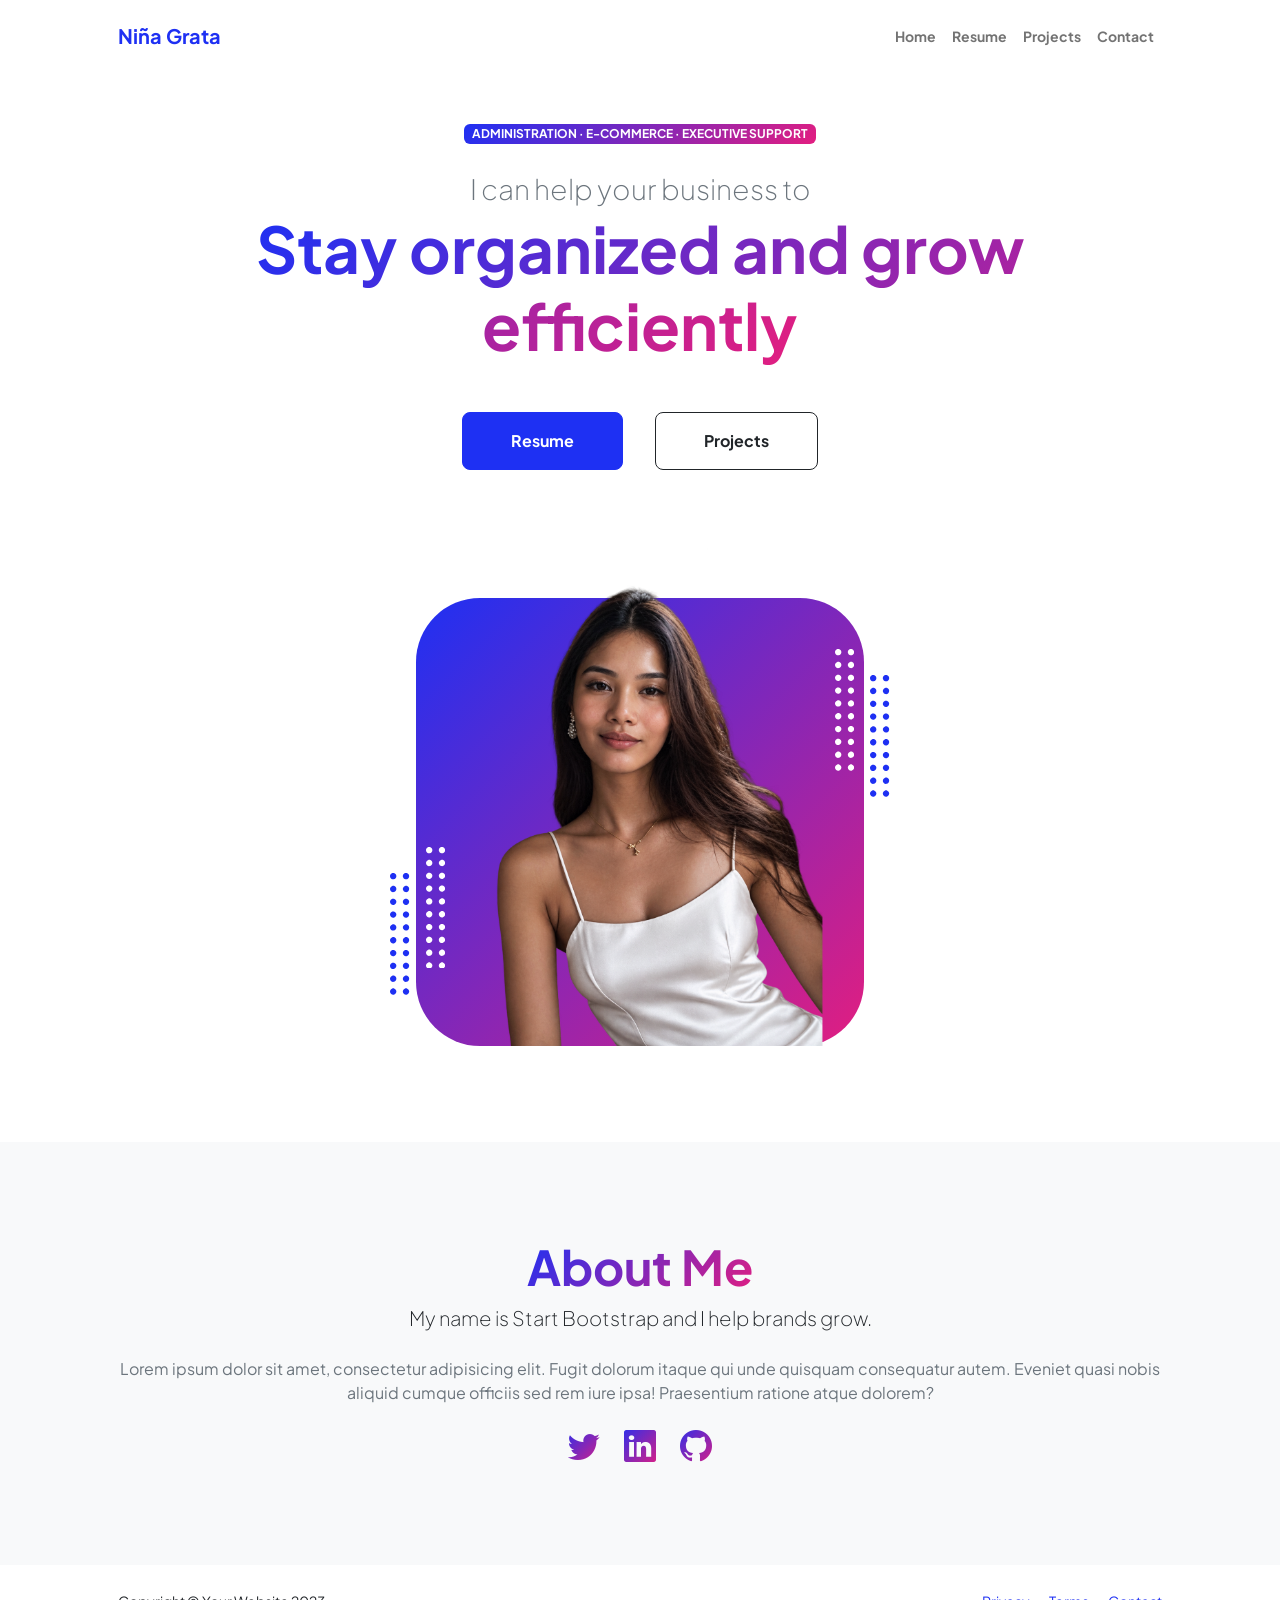
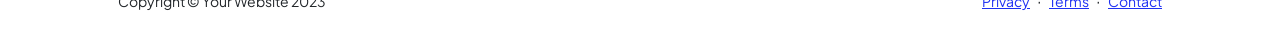
==== index.html @ 069b7f14 "Cover" ====
<!DOCTYPE html>
<html lang="en">
    <head>
        <meta charset="utf-8" />
        <meta name="viewport" content="width=device-width, initial-scale=1, shrink-to-fit=no" />
        <meta name="description" content="" />
        <meta name="author" content="" />
        <title>Niña Grata - Portfolio</title>
        <!-- Favicon-->
        <link rel="icon" type="image/x-icon" href="assets/favicon.ico" />
        <!-- Custom Google font-->
        <link rel="preconnect" href="https://fonts.googleapis.com" />
        <link rel="preconnect" href="https://fonts.gstatic.com" crossorigin />
        <link href="https://fonts.googleapis.com/css2?family=Plus+Jakarta+Sans:wght@100;200;300;400;500;600;700;800;900&amp;display=swap" rel="stylesheet" />
        <!-- Bootstrap icons-->
        <link href="https://cdn.jsdelivr.net/npm/bootstrap-icons@1.8.1/font/bootstrap-icons.css" rel="stylesheet" />
        <!-- Core theme CSS (includes Bootstrap)-->
        <link href="css/styles.css" rel="stylesheet" />
    </head>
    <body class="d-flex flex-column h-100">
        <main class="flex-shrink-0">
            <!-- Navigation-->
            <nav class="navbar navbar-expand-lg navbar-light bg-white py-3">
                <div class="container px-5">
                    <a class="navbar-brand" href="index.html"><span class="fw-bolder text-primary">Niña Grata</span></a>
                    <button class="navbar-toggler" type="button" data-bs-toggle="collapse" data-bs-target="#navbarSupportedContent" aria-controls="navbarSupportedContent" aria-expanded="false" aria-label="Toggle navigation"><span class="navbar-toggler-icon"></span></button>
                    <div class="collapse navbar-collapse" id="navbarSupportedContent">
                        <ul class="navbar-nav ms-auto mb-2 mb-lg-0 small fw-bolder">
                            <li class="nav-item"><a class="nav-link" href="index.html">Home</a></li>
                            <li class="nav-item"><a class="nav-link" href="resume.html">Resume</a></li>
                            <li class="nav-item"><a class="nav-link" href="projects.html">Projects</a></li>
                            <li class="nav-item"><a class="nav-link" href="contact.html">Contact</a></li>
                        </ul>
                    </div>
                </div>
            </nav>
            <!-- Header-->
            <header class="py-5">
                <div class="container px-5 pb-5">
                    <div class="row gx-5 align-items-center">
                        <div class="col-xxl-5">
                            <!-- Header text content-->
                            <div class="text-center text-xxl-start">
                                <div class="badge bg-gradient-primary-to-secondary text-white mb-4"><div class="text-uppercase">ADMINISTRATION &middot; E-COMMERCE &middot; EXECUTIVE SUPPORT</div></div>
                                <div class="fs-3 fw-light text-muted">I can help your business to</div>
                                <h1 class="display-3 fw-bolder mb-5"><span class="text-gradient d-inline">Stay organized and grow efficiently</span></h1>
                                <div class="d-grid gap-3 d-sm-flex justify-content-sm-center justify-content-xxl-start mb-3">
                                    <a class="btn btn-primary btn-lg px-5 py-3 me-sm-3 fs-6 fw-bolder" href="resume.html">Resume</a>
                                    <a class="btn btn-outline-dark btn-lg px-5 py-3 fs-6 fw-bolder" href="projects.html">Projects</a>
                                </div>
                            </div>
                        </div>
                        <div class="col-xxl-7">
                            <!-- Header profile picture-->
                            <div class="d-flex justify-content-center mt-5 mt-xxl-0">
                                <div class="profile bg-gradient-primary-to-secondary">
                                    <!-- TIP: For best results, use a photo with a transparent background like the demo example below-->
                                    <!-- Watch a tutorial on how to do this on YouTube (link)-->
                                    <img class="profile-img" src="assets/profile.png" alt="..." />
                                    <div class="dots-1">
                                        <!-- SVG Dots-->
                                        <svg version="1.1" xmlns="http://www.w3.org/2000/svg" xmlns:xlink="http://www.w3.org/1999/xlink" x="0px" y="0px" viewBox="0 0 191.6 1215.4" style="enable-background: new 0 0 191.6 1215.4" xml:space="preserve">
                                            <g transform="translate(0.000000,1280.000000) scale(0.100000,-0.100000)">
                                                <path d="M227.7,12788.6c-105-35-200-141-222-248c-43-206,163-412,369-369c155,32,275,190,260,339c-11,105-90,213-190,262        C383.7,12801.6,289.7,12808.6,227.7,12788.6z"></path>
                                                <path d="M1507.7,12788.6c-151-50-253-216-222-362c25-119,136-230,254-255c194-41,395,142,375,339c-11,105-90,213-190,262        C1663.7,12801.6,1569.7,12808.6,1507.7,12788.6z"></path>
                                                <path d="M227.7,11508.6c-105-35-200-141-222-248c-43-206,163-412,369-369c155,32,275,190,260,339c-11,105-90,213-190,262        C383.7,11521.6,289.7,11528.6,227.7,11508.6z"></path>
                                                <path d="M1507.7,11508.6c-151-50-253-216-222-362c25-119,136-230,254-255c194-41,395,142,375,339c-11,105-90,213-190,262        C1663.7,11521.6,1569.7,11528.6,1507.7,11508.6z"></path>
                                                <path d="M227.7,10228.6c-105-35-200-141-222-248c-43-206,163-412,369-369c155,32,275,190,260,339c-11,105-90,213-190,262        C383.7,10241.6,289.7,10248.6,227.7,10228.6z"></path>
                                                <path d="M1507.7,10228.6c-105-35-200-141-222-248c-43-206,163-412,369-369c155,32,275,190,260,339c-11,105-90,213-190,262        C1663.7,10241.6,1569.7,10248.6,1507.7,10228.6z"></path>
                                                <path d="M227.7,8948.6c-105-35-200-141-222-248c-43-206,163-412,369-369c155,32,275,190,260,339c-11,105-90,213-190,262        C383.7,8961.6,289.7,8968.6,227.7,8948.6z"></path>
                                                <path d="M1507.7,8948.6c-105-35-200-141-222-248c-43-206,163-412,369-369c155,32,275,190,260,339c-11,105-90,213-190,262        C1663.7,8961.6,1569.7,8968.6,1507.7,8948.6z"></path>
                                                <path d="M227.7,7668.6c-105-35-200-141-222-248c-43-206,163-412,369-369c155,32,275,190,260,339c-11,105-90,213-190,262        C383.7,7681.6,289.7,7688.6,227.7,7668.6z"></path>
                                                <path d="M1507.7,7668.6c-105-35-200-141-222-248c-43-206,163-412,369-369c155,32,275,190,260,339c-11,105-90,213-190,262        C1663.7,7681.6,1569.7,7688.6,1507.7,7668.6z"></path>
                                                <path d="M227.7,6388.6c-105-35-200-141-222-248c-43-206,163-412,369-369c155,32,275,190,260,339c-11,105-90,213-190,262        C383.7,6401.6,289.7,6408.6,227.7,6388.6z"></path>
                                                <path d="M1507.7,6388.6c-105-35-200-141-222-248c-43-206,163-412,369-369c155,32,275,190,260,339c-11,105-90,213-190,262        C1663.7,6401.6,1569.7,6408.6,1507.7,6388.6z"></path>
                                                <path d="M227.7,5108.6c-105-35-200-141-222-248c-43-206,163-412,369-369c155,32,275,190,260,339c-11,105-90,213-190,262        C383.7,5121.6,289.7,5128.6,227.7,5108.6z"></path>
                                                <path d="M1507.7,5108.6c-105-35-200-141-222-248c-43-206,163-412,369-369c155,32,275,190,260,339c-11,105-90,213-190,262        C1663.7,5121.6,1569.7,5128.6,1507.7,5108.6z"></path>
                                                <path d="M227.7,3828.6c-105-35-200-141-222-248c-43-206,163-412,369-369c155,32,275,190,260,339c-11,105-90,213-190,262        C383.7,3841.6,289.7,3848.6,227.7,3828.6z"></path>
                                                <path d="M1507.7,3828.6c-105-35-200-141-222-248c-43-206,163-412,369-369c155,32,275,190,260,339c-11,105-90,213-190,262        C1663.7,3841.6,1569.7,3848.6,1507.7,3828.6z"></path>
                                                <path d="M227.7,2548.6c-105-35-200-141-222-248c-43-206,163-412,369-369c155,32,275,190,260,339c-11,105-90,213-190,262        C383.7,2561.6,289.7,2568.6,227.7,2548.6z"></path>
                                                <path d="M1507.7,2548.6c-105-35-200-141-222-248c-43-206,163-412,369-369c155,32,275,190,260,339c-11,105-90,213-190,262        C1663.7,2561.6,1569.7,2568.6,1507.7,2548.6z"></path>
                                                <path d="M227.7,1268.6c-105-35-200-141-222-248c-43-206,163-412,369-369c155,32,275,190,260,339c-11,105-90,213-190,262        C383.7,1281.6,289.7,1288.6,227.7,1268.6z"></path>
                                                <path d="M1507.7,1268.6c-105-35-200-141-222-248c-43-206,163-412,369-369c155,32,275,190,260,339c-11,105-90,213-190,262        C1663.7,1281.6,1569.7,1288.6,1507.7,1268.6z"></path>
                                            </g>
                                        </svg>
                                        <!-- END of SVG dots-->
                                    </div>
                                    <div class="dots-2">
                                        <!-- SVG Dots-->
                                        <svg version="1.1" xmlns="http://www.w3.org/2000/svg" xmlns:xlink="http://www.w3.org/1999/xlink" x="0px" y="0px" viewBox="0 0 191.6 1215.4" style="enable-background: new 0 0 191.6 1215.4" xml:space="preserve">
                                            <g transform="translate(0.000000,1280.000000) scale(0.100000,-0.100000)">
                                                <path d="M227.7,12788.6c-105-35-200-141-222-248c-43-206,163-412,369-369c155,32,275,190,260,339c-11,105-90,213-190,262        C383.7,12801.6,289.7,12808.6,227.7,12788.6z"></path>
                                                <path d="M1507.7,12788.6c-151-50-253-216-222-362c25-119,136-230,254-255c194-41,395,142,375,339c-11,105-90,213-190,262        C1663.7,12801.6,1569.7,12808.6,1507.7,12788.6z"></path>
                                                <path d="M227.7,11508.6c-105-35-200-141-222-248c-43-206,163-412,369-369c155,32,275,190,260,339c-11,105-90,213-190,262        C383.7,11521.6,289.7,11528.6,227.7,11508.6z"></path>
                                                <path d="M1507.7,11508.6c-151-50-253-216-222-362c25-119,136-230,254-255c194-41,395,142,375,339c-11,105-90,213-190,262        C1663.7,11521.6,1569.7,11528.6,1507.7,11508.6z"></path>
                                                <path d="M227.7,10228.6c-105-35-200-141-222-248c-43-206,163-412,369-369c155,32,275,190,260,339c-11,105-90,213-190,262        C383.7,10241.6,289.7,10248.6,227.7,10228.6z"></path>
                                                <path d="M1507.7,10228.6c-105-35-200-141-222-248c-43-206,163-412,369-369c155,32,275,190,260,339c-11,105-90,213-190,262        C1663.7,10241.6,1569.7,10248.6,1507.7,10228.6z"></path>
                                                <path d="M227.7,8948.6c-105-35-200-141-222-248c-43-206,163-412,369-369c155,32,275,190,260,339c-11,105-90,213-190,262        C383.7,8961.6,289.7,8968.6,227.7,8948.6z"></path>
                                                <path d="M1507.7,8948.6c-105-35-200-141-222-248c-43-206,163-412,369-369c155,32,275,190,260,339c-11,105-90,213-190,262        C1663.7,8961.6,1569.7,8968.6,1507.7,8948.6z"></path>
                                                <path d="M227.7,7668.6c-105-35-200-141-222-248c-43-206,163-412,369-369c155,32,275,190,260,339c-11,105-90,213-190,262        C383.7,7681.6,289.7,7688.6,227.7,7668.6z"></path>
                                                <path d="M1507.7,7668.6c-105-35-200-141-222-248c-43-206,163-412,369-369c155,32,275,190,260,339c-11,105-90,213-190,262        C1663.7,7681.6,1569.7,7688.6,1507.7,7668.6z"></path>
                                                <path d="M227.7,6388.6c-105-35-200-141-222-248c-43-206,163-412,369-369c155,32,275,190,260,339c-11,105-90,213-190,262        C383.7,6401.6,289.7,6408.6,227.7,6388.6z"></path>
                                                <path d="M1507.7,6388.6c-105-35-200-141-222-248c-43-206,163-412,369-369c155,32,275,190,260,339c-11,105-90,213-190,262        C1663.7,6401.6,1569.7,6408.6,1507.7,6388.6z"></path>
                                                <path d="M227.7,5108.6c-105-35-200-141-222-248c-43-206,163-412,369-369c155,32,275,190,260,339c-11,105-90,213-190,262        C383.7,5121.6,289.7,5128.6,227.7,5108.6z"></path>
                                                <path d="M1507.7,5108.6c-105-35-200-141-222-248c-43-206,163-412,369-369c155,32,275,190,260,339c-11,105-90,213-190,262        C1663.7,5121.6,1569.7,5128.6,1507.7,5108.6z"></path>
                                                <path d="M227.7,3828.6c-105-35-200-141-222-248c-43-206,163-412,369-369c155,32,275,190,260,339c-11,105-90,213-190,262        C383.7,3841.6,289.7,3848.6,227.7,3828.6z"></path>
                                                <path d="M1507.7,3828.6c-105-35-200-141-222-248c-43-206,163-412,369-369c155,32,275,190,260,339c-11,105-90,213-190,262        C1663.7,3841.6,1569.7,3848.6,1507.7,3828.6z"></path>
                                                <path d="M227.7,2548.6c-105-35-200-141-222-248c-43-206,163-412,369-369c155,32,275,190,260,339c-11,105-90,213-190,262        C383.7,2561.6,289.7,2568.6,227.7,2548.6z"></path>
                                                <path d="M1507.7,2548.6c-105-35-200-141-222-248c-43-206,163-412,369-369c155,32,275,190,260,339c-11,105-90,213-190,262        C1663.7,2561.6,1569.7,2568.6,1507.7,2548.6z"></path>
                                                <path d="M227.7,1268.6c-105-35-200-141-222-248c-43-206,163-412,369-369c155,32,275,190,260,339c-11,105-90,213-190,262        C383.7,1281.6,289.7,1288.6,227.7,1268.6z"></path>
                                                <path d="M1507.7,1268.6c-105-35-200-141-222-248c-43-206,163-412,369-369c155,32,275,190,260,339c-11,105-90,213-190,262        C1663.7,1281.6,1569.7,1288.6,1507.7,1268.6z"></path>
                                            </g>
                                        </svg>
                                        <!-- END of SVG dots-->
                                    </div>
                                    <div class="dots-3">
                                        <!-- SVG Dots-->
                                        <svg version="1.1" xmlns="http://www.w3.org/2000/svg" xmlns:xlink="http://www.w3.org/1999/xlink" x="0px" y="0px" viewBox="0 0 191.6 1215.4" style="enable-background: new 0 0 191.6 1215.4" xml:space="preserve">
                                            <g transform="translate(0.000000,1280.000000) scale(0.100000,-0.100000)">
                                                <path d="M227.7,12788.6c-105-35-200-141-222-248c-43-206,163-412,369-369c155,32,275,190,260,339c-11,105-90,213-190,262        C383.7,12801.6,289.7,12808.6,227.7,12788.6z"></path>
                                                <path d="M1507.7,12788.6c-151-50-253-216-222-362c25-119,136-230,254-255c194-41,395,142,375,339c-11,105-90,213-190,262        C1663.7,12801.6,1569.7,12808.6,1507.7,12788.6z"></path>
                                                <path d="M227.7,11508.6c-105-35-200-141-222-248c-43-206,163-412,369-369c155,32,275,190,260,339c-11,105-90,213-190,262        C383.7,11521.6,289.7,11528.6,227.7,11508.6z"></path>
                                                <path d="M1507.7,11508.6c-151-50-253-216-222-362c25-119,136-230,254-255c194-41,395,142,375,339c-11,105-90,213-190,262        C1663.7,11521.6,1569.7,11528.6,1507.7,11508.6z"></path>
                                                <path d="M227.7,10228.6c-105-35-200-141-222-248c-43-206,163-412,369-369c155,32,275,190,260,339c-11,105-90,213-190,262        C383.7,10241.6,289.7,10248.6,227.7,10228.6z"></path>
                                                <path d="M1507.7,10228.6c-105-35-200-141-222-248c-43-206,163-412,369-369c155,32,275,190,260,339c-11,105-90,213-190,262        C1663.7,10241.6,1569.7,10248.6,1507.7,10228.6z"></path>
                                                <path d="M227.7,8948.6c-105-35-200-141-222-248c-43-206,163-412,369-369c155,32,275,190,260,339c-11,105-90,213-190,262        C383.7,8961.6,289.7,8968.6,227.7,8948.6z"></path>
                                                <path d="M1507.7,8948.6c-105-35-200-141-222-248c-43-206,163-412,369-369c155,32,275,190,260,339c-11,105-90,213-190,262        C1663.7,8961.6,1569.7,8968.6,1507.7,8948.6z"></path>
                                                <path d="M227.7,7668.6c-105-35-200-141-222-248c-43-206,163-412,369-369c155,32,275,190,260,339c-11,105-90,213-190,262        C383.7,7681.6,289.7,7688.6,227.7,7668.6z"></path>
                                                <path d="M1507.7,7668.6c-105-35-200-141-222-248c-43-206,163-412,369-369c155,32,275,190,260,339c-11,105-90,213-190,262        C1663.7,7681.6,1569.7,7688.6,1507.7,7668.6z"></path>
                                                <path d="M227.7,6388.6c-105-35-200-141-222-248c-43-206,163-412,369-369c155,32,275,190,260,339c-11,105-90,213-190,262        C383.7,6401.6,289.7,6408.6,227.7,6388.6z"></path>
                                                <path d="M1507.7,6388.6c-105-35-200-141-222-248c-43-206,163-412,369-369c155,32,275,190,260,339c-11,105-90,213-190,262        C1663.7,6401.6,1569.7,6408.6,1507.7,6388.6z"></path>
                                                <path d="M227.7,5108.6c-105-35-200-141-222-248c-43-206,163-412,369-369c155,32,275,190,260,339c-11,105-90,213-190,262        C383.7,5121.6,289.7,5128.6,227.7,5108.6z"></path>
                                                <path d="M1507.7,5108.6c-105-35-200-141-222-248c-43-206,163-412,369-369c155,32,275,190,260,339c-11,105-90,213-190,262        C1663.7,5121.6,1569.7,5128.6,1507.7,5108.6z"></path>
                                                <path d="M227.7,3828.6c-105-35-200-141-222-248c-43-206,163-412,369-369c155,32,275,190,260,339c-11,105-90,213-190,262        C383.7,3841.6,289.7,3848.6,227.7,3828.6z"></path>
                                                <path d="M1507.7,3828.6c-105-35-200-141-222-248c-43-206,163-412,369-369c155,32,275,190,260,339c-11,105-90,213-190,262        C1663.7,3841.6,1569.7,3848.6,1507.7,3828.6z"></path>
                                                <path d="M227.7,2548.6c-105-35-200-141-222-248c-43-206,163-412,369-369c155,32,275,190,260,339c-11,105-90,213-190,262        C383.7,2561.6,289.7,2568.6,227.7,2548.6z"></path>
                                                <path d="M1507.7,2548.6c-105-35-200-141-222-248c-43-206,163-412,369-369c155,32,275,190,260,339c-11,105-90,213-190,262        C1663.7,2561.6,1569.7,2568.6,1507.7,2548.6z"></path>
                                                <path d="M227.7,1268.6c-105-35-200-141-222-248c-43-206,163-412,369-369c155,32,275,190,260,339c-11,105-90,213-190,262        C383.7,1281.6,289.7,1288.6,227.7,1268.6z"></path>
                                                <path d="M1507.7,1268.6c-105-35-200-141-222-248c-43-206,163-412,369-369c155,32,275,190,260,339c-11,105-90,213-190,262        C1663.7,1281.6,1569.7,1288.6,1507.7,1268.6z"></path>
                                            </g>
                                        </svg>
                                        <!-- END of SVG dots-->
                                    </div>
                                    <div class="dots-4">
                                        <!-- SVG Dots-->
                                        <svg version="1.1" xmlns="http://www.w3.org/2000/svg" xmlns:xlink="http://www.w3.org/1999/xlink" x="0px" y="0px" viewBox="0 0 191.6 1215.4" style="enable-background: new 0 0 191.6 1215.4" xml:space="preserve">
                                            <g transform="translate(0.000000,1280.000000) scale(0.100000,-0.100000)">
                                                <path d="M227.7,12788.6c-105-35-200-141-222-248c-43-206,163-412,369-369c155,32,275,190,260,339c-11,105-90,213-190,262        C383.7,12801.6,289.7,12808.6,227.7,12788.6z"></path>
                                                <path d="M1507.7,12788.6c-151-50-253-216-222-362c25-119,136-230,254-255c194-41,395,142,375,339c-11,105-90,213-190,262        C1663.7,12801.6,1569.7,12808.6,1507.7,12788.6z"></path>
                                                <path d="M227.7,11508.6c-105-35-200-141-222-248c-43-206,163-412,369-369c155,32,275,190,260,339c-11,105-90,213-190,262        C383.7,11521.6,289.7,11528.6,227.7,11508.6z"></path>
                                                <path d="M1507.7,11508.6c-151-50-253-216-222-362c25-119,136-230,254-255c194-41,395,142,375,339c-11,105-90,213-190,262        C1663.7,11521.6,1569.7,11528.6,1507.7,11508.6z"></path>
                                                <path d="M227.7,10228.6c-105-35-200-141-222-248c-43-206,163-412,369-369c155,32,275,190,260,339c-11,105-90,213-190,262        C383.7,10241.6,289.7,10248.6,227.7,10228.6z"></path>
                                                <path d="M1507.7,10228.6c-105-35-200-141-222-248c-43-206,163-412,369-369c155,32,275,190,260,339c-11,105-90,213-190,262        C1663.7,10241.6,1569.7,10248.6,1507.7,10228.6z"></path>
                                                <path d="M227.7,8948.6c-105-35-200-141-222-248c-43-206,163-412,369-369c155,32,275,190,260,339c-11,105-90,213-190,262        C383.7,8961.6,289.7,8968.6,227.7,8948.6z"></path>
                                                <path d="M1507.7,8948.6c-105-35-200-141-222-248c-43-206,163-412,369-369c155,32,275,190,260,339c-11,105-90,213-190,262        C1663.7,8961.6,1569.7,8968.6,1507.7,8948.6z"></path>
                                                <path d="M227.7,7668.6c-105-35-200-141-222-248c-43-206,163-412,369-369c155,32,275,190,260,339c-11,105-90,213-190,262        C383.7,7681.6,289.7,7688.6,227.7,7668.6z"></path>
                                                <path d="M1507.7,7668.6c-105-35-200-141-222-248c-43-206,163-412,369-369c155,32,275,190,260,339c-11,105-90,213-190,262        C1663.7,7681.6,1569.7,7688.6,1507.7,7668.6z"></path>
                                                <path d="M227.7,6388.6c-105-35-200-141-222-248c-43-206,163-412,369-369c155,32,275,190,260,339c-11,105-90,213-190,262        C383.7,6401.6,289.7,6408.6,227.7,6388.6z"></path>
                                                <path d="M1507.7,6388.6c-105-35-200-141-222-248c-43-206,163-412,369-369c155,32,275,190,260,339c-11,105-90,213-190,262        C1663.7,6401.6,1569.7,6408.6,1507.7,6388.6z"></path>
                                                <path d="M227.7,5108.6c-105-35-200-141-222-248c-43-206,163-412,369-369c155,32,275,190,260,339c-11,105-90,213-190,262        C383.7,5121.6,289.7,5128.6,227.7,5108.6z"></path>
                                                <path d="M1507.7,5108.6c-105-35-200-141-222-248c-43-206,163-412,369-369c155,32,275,190,260,339c-11,105-90,213-190,262        C1663.7,5121.6,1569.7,5128.6,1507.7,5108.6z"></path>
                                                <path d="M227.7,3828.6c-105-35-200-141-222-248c-43-206,163-412,369-369c155,32,275,190,260,339c-11,105-90,213-190,262        C383.7,3841.6,289.7,3848.6,227.7,3828.6z"></path>
                                                <path d="M1507.7,3828.6c-105-35-200-141-222-248c-43-206,163-412,369-369c155,32,275,190,260,339c-11,105-90,213-190,262        C1663.7,3841.6,1569.7,3848.6,1507.7,3828.6z"></path>
                                                <path d="M227.7,2548.6c-105-35-200-141-222-248c-43-206,163-412,369-369c155,32,275,190,260,339c-11,105-90,213-190,262        C383.7,2561.6,289.7,2568.6,227.7,2548.6z"></path>
                                                <path d="M1507.7,2548.6c-105-35-200-141-222-248c-43-206,163-412,369-369c155,32,275,190,260,339c-11,105-90,213-190,262        C1663.7,2561.6,1569.7,2568.6,1507.7,2548.6z"></path>
                                                <path d="M227.7,1268.6c-105-35-200-141-222-248c-43-206,163-412,369-369c155,32,275,190,260,339c-11,105-90,213-190,262        C383.7,1281.6,289.7,1288.6,227.7,1268.6z"></path>
                                                <path d="M1507.7,1268.6c-105-35-200-141-222-248c-43-206,163-412,369-369c155,32,275,190,260,339c-11,105-90,213-190,262        C1663.7,1281.6,1569.7,1288.6,1507.7,1268.6z"></path>
                                            </g>
                                        </svg>
                                        <!-- END of SVG dots-->
                                    </div>
                                </div>
                            </div>
                        </div>
                    </div>
                </div>
            </header>
            <!-- About Section-->
            <section class="bg-light py-5">
                <div class="container px-5">
                    <div class="row gx-5 justify-content-center">
                        <div class="col-xxl-8">
                            <div class="text-center my-5">
                                <h2 class="display-5 fw-bolder"><span class="text-gradient d-inline">About Me</span></h2>
                                <p class="lead fw-light mb-4">My name is Start Bootstrap and I help brands grow.</p>
                                <p class="text-muted">Lorem ipsum dolor sit amet, consectetur adipisicing elit. Fugit dolorum itaque qui unde quisquam consequatur autem. Eveniet quasi nobis aliquid cumque officiis sed rem iure ipsa! Praesentium ratione atque dolorem?</p>
                                <div class="d-flex justify-content-center fs-2 gap-4">
                                    <a class="text-gradient" href="#!"><i class="bi bi-twitter"></i></a>
                                    <a class="text-gradient" href="#!"><i class="bi bi-linkedin"></i></a>
                                    <a class="text-gradient" href="#!"><i class="bi bi-github"></i></a>
                                </div>
                            </div>
                        </div>
                    </div>
                </div>
            </section>
        </main>
        <!-- Footer-->
        <footer class="bg-white py-4 mt-auto">
            <div class="container px-5">
                <div class="row align-items-center justify-content-between flex-column flex-sm-row">
                    <div class="col-auto"><div class="small m-0">Copyright &copy; Your Website 2023</div></div>
                    <div class="col-auto">
                        <a class="small" href="#!">Privacy</a>
                        <span class="mx-1">&middot;</span>
                        <a class="small" href="#!">Terms</a>
                        <span class="mx-1">&middot;</span>
                        <a class="small" href="#!">Contact</a>
                    </div>
                </div>
            </div>
        </footer>
        <!-- Bootstrap core JS-->
        <script src="https://cdn.jsdelivr.net/npm/bootstrap@5.2.3/dist/js/bootstrap.bundle.min.js"></script>
        <!-- Core theme JS-->
        <script src="js/scripts.js"></script>
    </body>
</html>
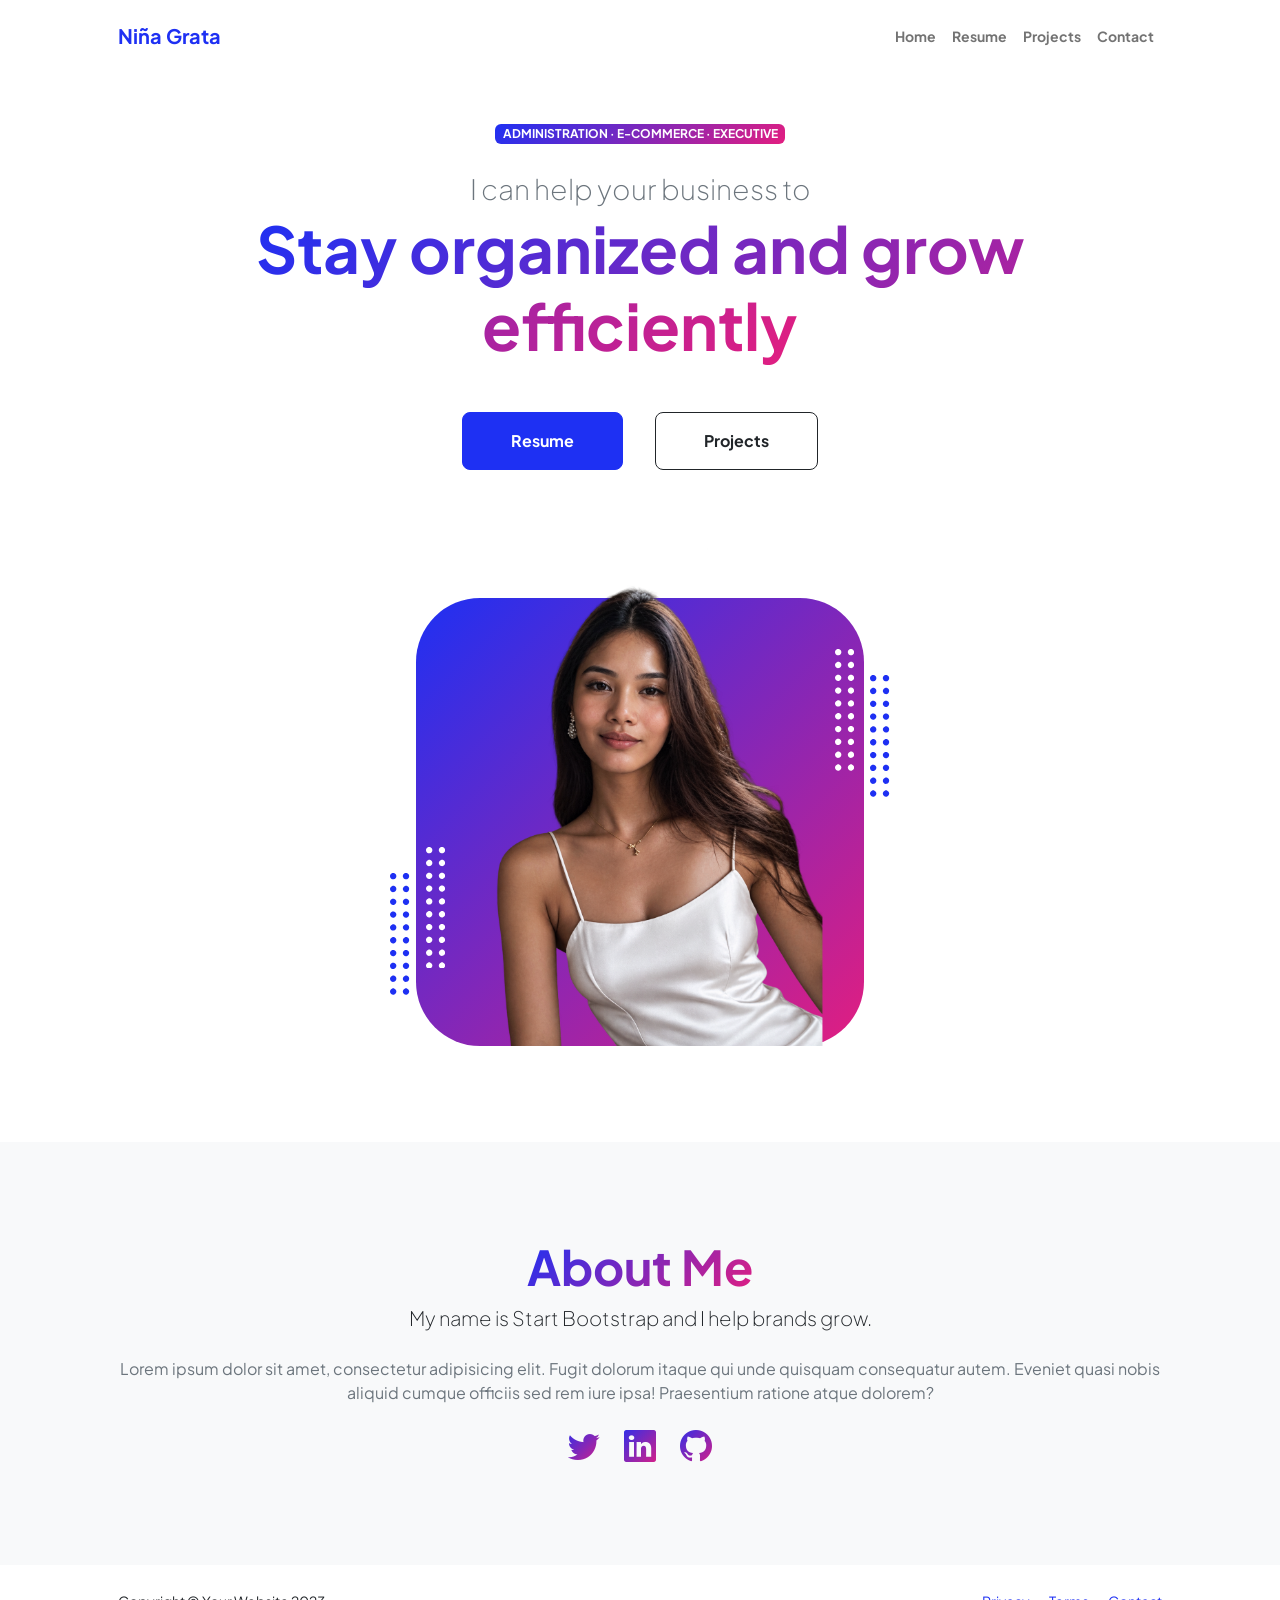
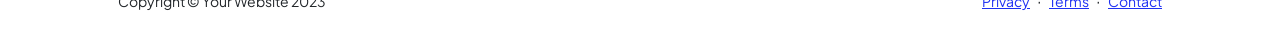
==== commit 2a588f52: "introduction" ====
--- a/index.html
+++ b/index.html
@@ -41,7 +41,7 @@
                         <div class="col-xxl-5">
                             <!-- Header text content-->
                             <div class="text-center text-xxl-start">
-                                <div class="badge bg-gradient-primary-to-secondary text-white mb-4"><div class="text-uppercase">ADMINISTRATION &middot; E-COMMERCE &middot; EXECUTIVE SUPPORT</div></div>
+                                <div class="badge bg-gradient-primary-to-secondary text-white mb-4"><div class="text-uppercase">ADMINISTRATION &middot; E-COMMERCE &middot; EXECUTIVE</div></div>
                                 <div class="fs-3 fw-light text-muted">I can help your business to</div>
                                 <h1 class="display-3 fw-bolder mb-5"><span class="text-gradient d-inline">Stay organized and grow efficiently</span></h1>
                                 <div class="d-grid gap-3 d-sm-flex justify-content-sm-center justify-content-xxl-start mb-3">
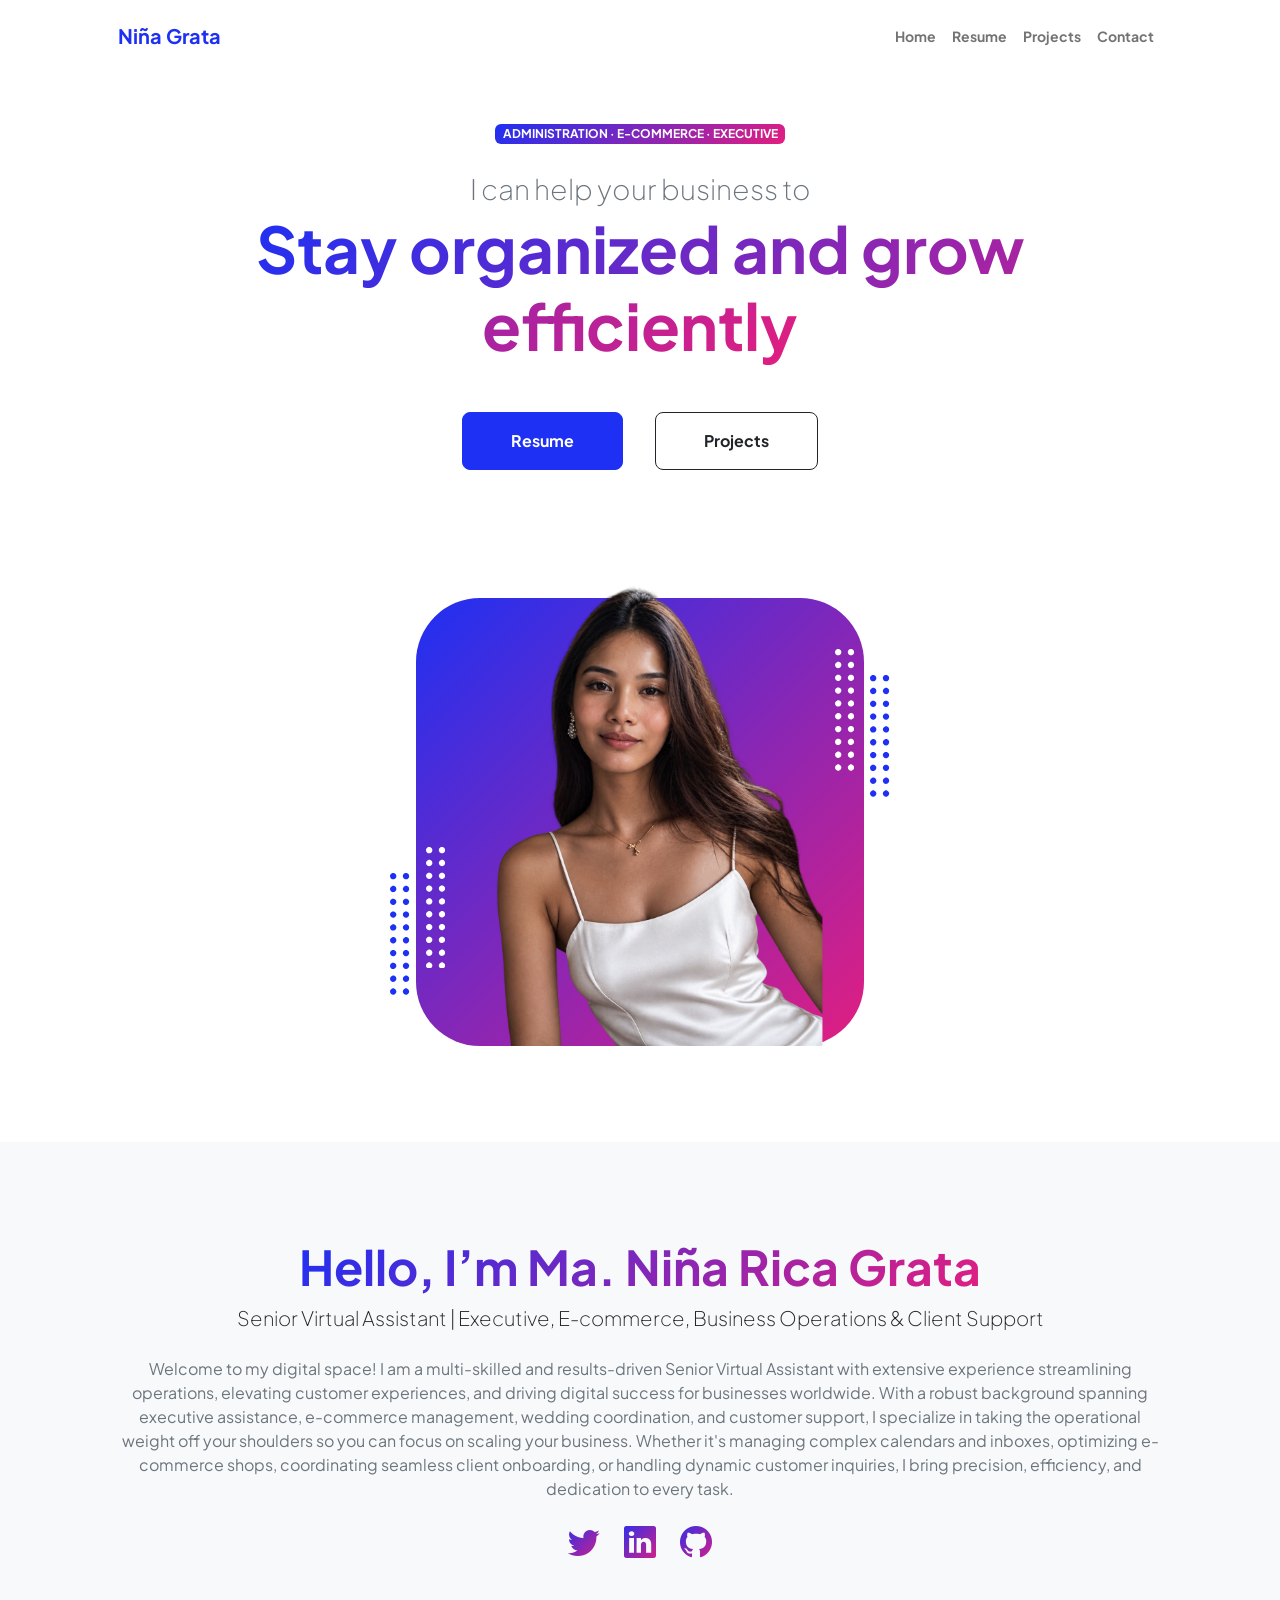
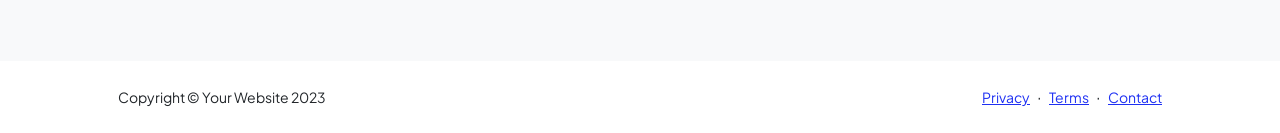
==== commit 16bb3102: "About me" ====
--- a/index.html
+++ b/index.html
@@ -181,9 +181,11 @@
                     <div class="row gx-5 justify-content-center">
                         <div class="col-xxl-8">
                             <div class="text-center my-5">
-                                <h2 class="display-5 fw-bolder"><span class="text-gradient d-inline">About Me</span></h2>
-                                <p class="lead fw-light mb-4">My name is Start Bootstrap and I help brands grow.</p>
-                                <p class="text-muted">Lorem ipsum dolor sit amet, consectetur adipisicing elit. Fugit dolorum itaque qui unde quisquam consequatur autem. Eveniet quasi nobis aliquid cumque officiis sed rem iure ipsa! Praesentium ratione atque dolorem?</p>
+                                <h2 class="display-5 fw-bolder"><span class="text-gradient d-inline">Hello, I’m Ma. Niña Rica Grata</span></h2>
+                                <p class="lead fw-light mb-4">Senior Virtual Assistant | Executive, E-commerce, Business Operations & Client Support</p>
+                                <p class="text-muted">Welcome to my digital space! I am a multi-skilled and results-driven Senior Virtual Assistant with extensive experience streamlining operations, elevating customer experiences, and driving digital success for businesses worldwide.
+
+                                                    With a robust background spanning executive assistance, e-commerce management, wedding coordination, and customer support, I specialize in taking the operational weight off your shoulders so you can focus on scaling your business. Whether it's managing complex calendars and inboxes, optimizing e-commerce shops, coordinating seamless client onboarding, or handling dynamic customer inquiries, I bring precision, efficiency, and dedication to every task.</p>
                                 <div class="d-flex justify-content-center fs-2 gap-4">
                                     <a class="text-gradient" href="#!"><i class="bi bi-twitter"></i></a>
                                     <a class="text-gradient" href="#!"><i class="bi bi-linkedin"></i></a>
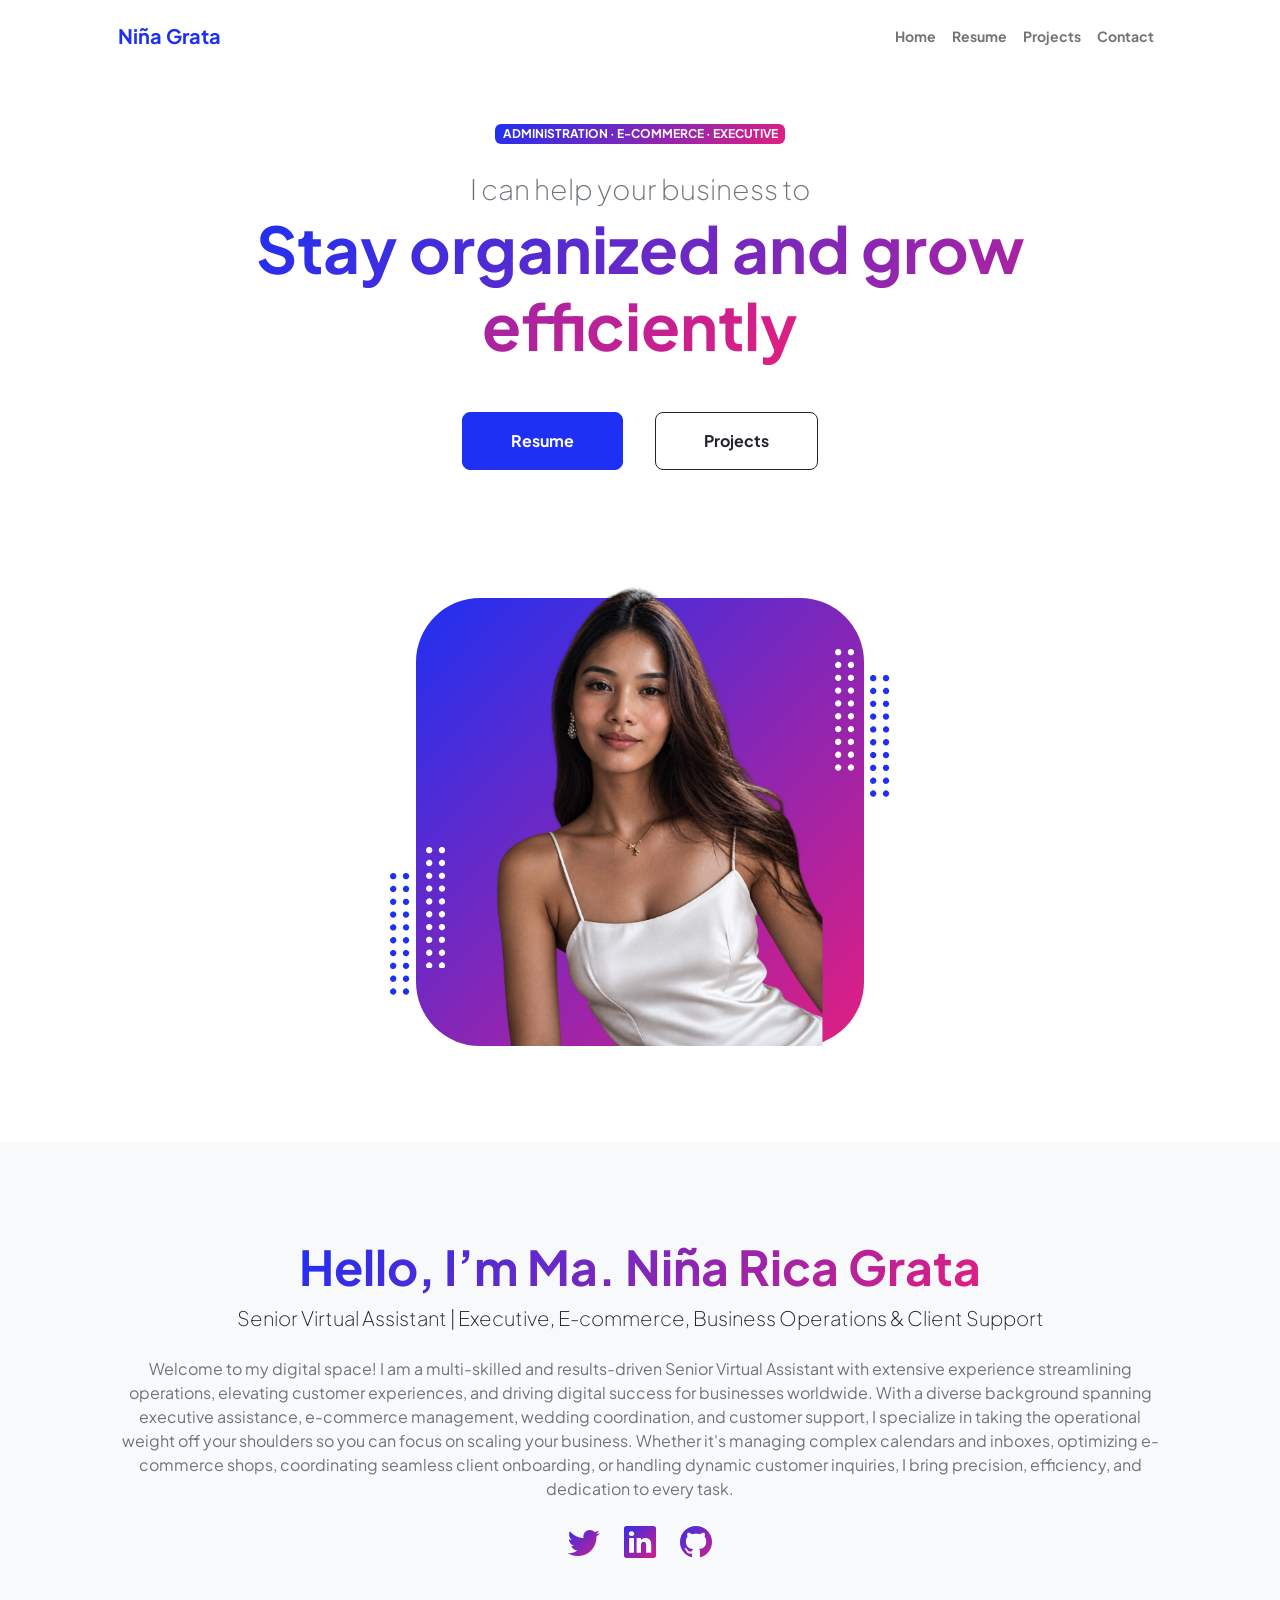
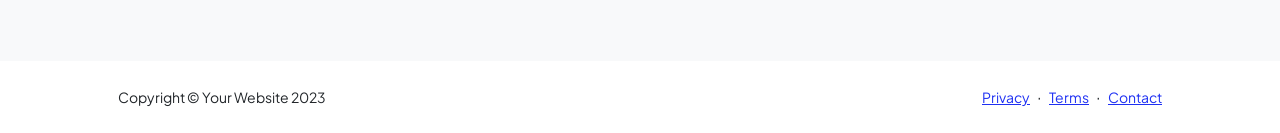
==== commit 4127a78b: "correction" ====
--- a/index.html
+++ b/index.html
@@ -185,7 +185,7 @@
                                 <p class="lead fw-light mb-4">Senior Virtual Assistant | Executive, E-commerce, Business Operations & Client Support</p>
                                 <p class="text-muted">Welcome to my digital space! I am a multi-skilled and results-driven Senior Virtual Assistant with extensive experience streamlining operations, elevating customer experiences, and driving digital success for businesses worldwide.
 
-                                                    With a robust background spanning executive assistance, e-commerce management, wedding coordination, and customer support, I specialize in taking the operational weight off your shoulders so you can focus on scaling your business. Whether it's managing complex calendars and inboxes, optimizing e-commerce shops, coordinating seamless client onboarding, or handling dynamic customer inquiries, I bring precision, efficiency, and dedication to every task.</p>
+                                                    With a diverse background spanning executive assistance, e-commerce management, wedding coordination, and customer support, I specialize in taking the operational weight off your shoulders so you can focus on scaling your business. Whether it's managing complex calendars and inboxes, optimizing e-commerce shops, coordinating seamless client onboarding, or handling dynamic customer inquiries, I bring precision, efficiency, and dedication to every task.</p>
                                 <div class="d-flex justify-content-center fs-2 gap-4">
                                     <a class="text-gradient" href="#!"><i class="bi bi-twitter"></i></a>
                                     <a class="text-gradient" href="#!"><i class="bi bi-linkedin"></i></a>
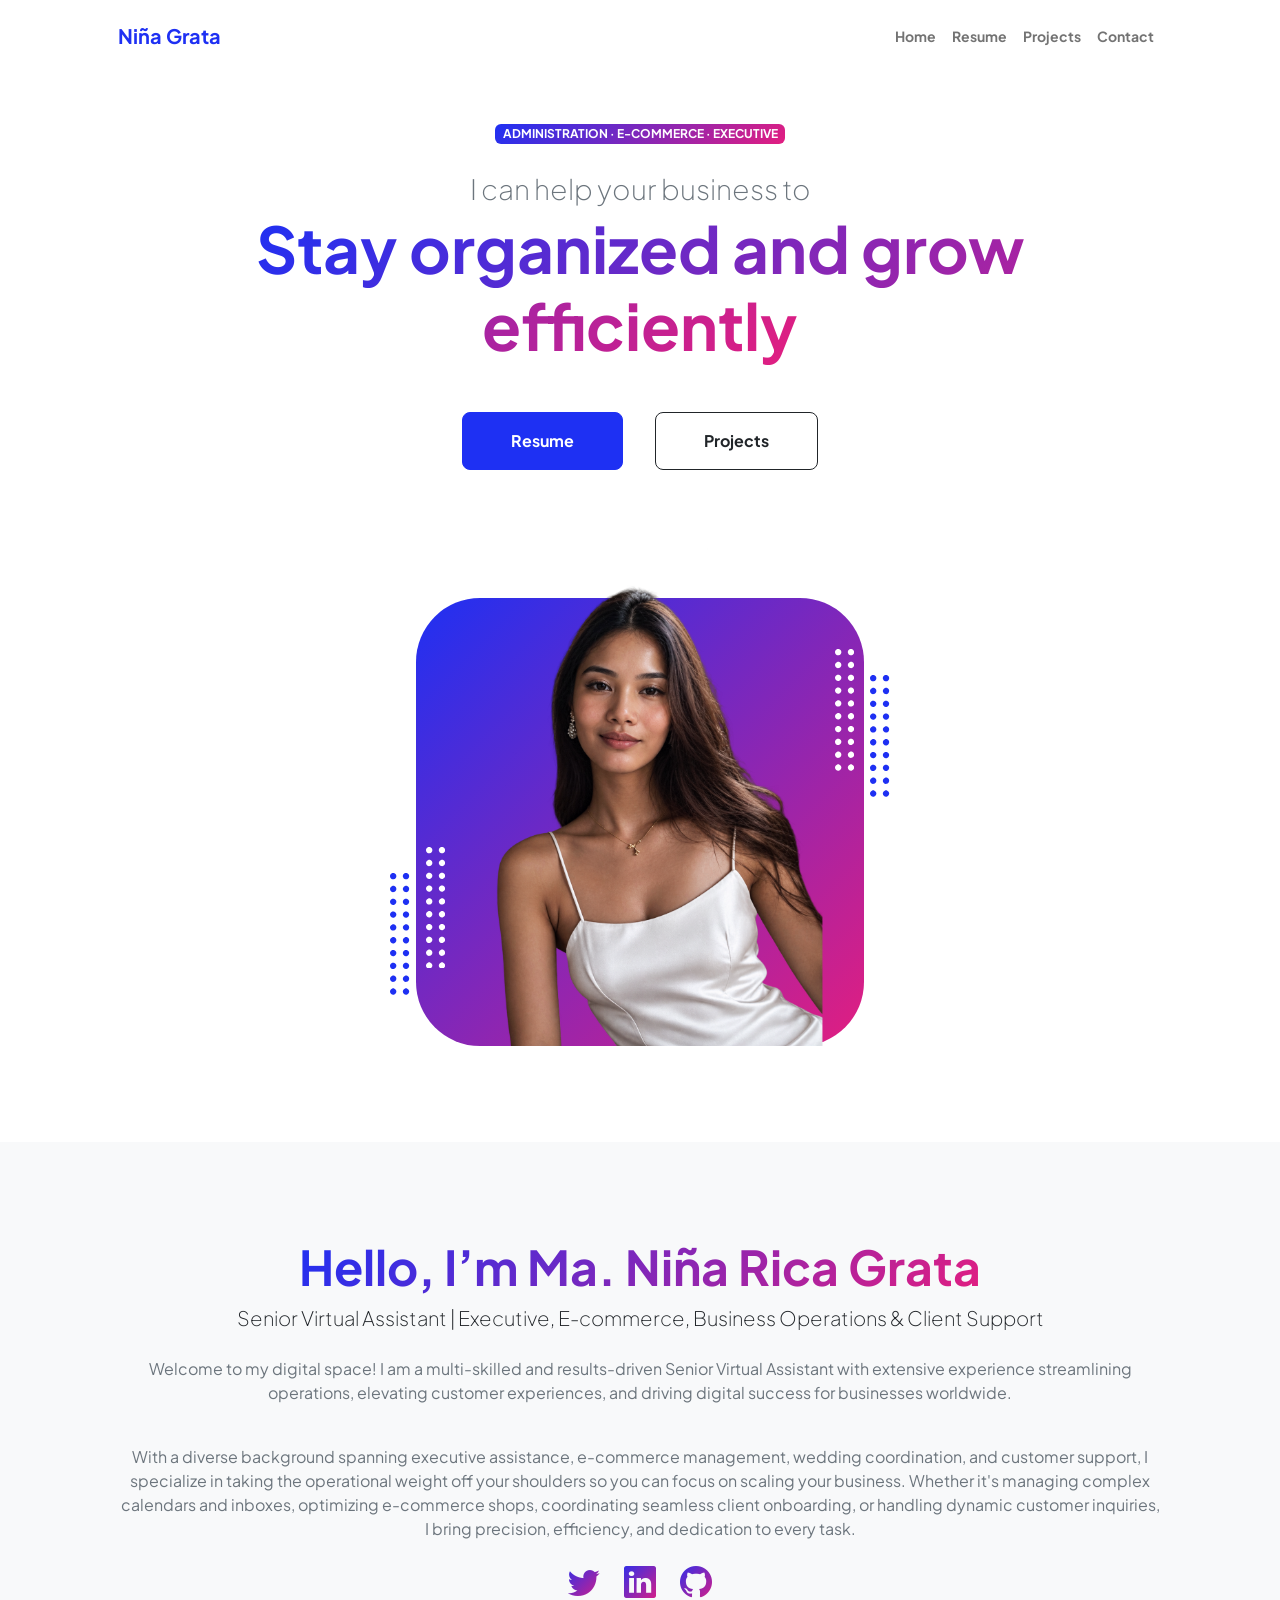
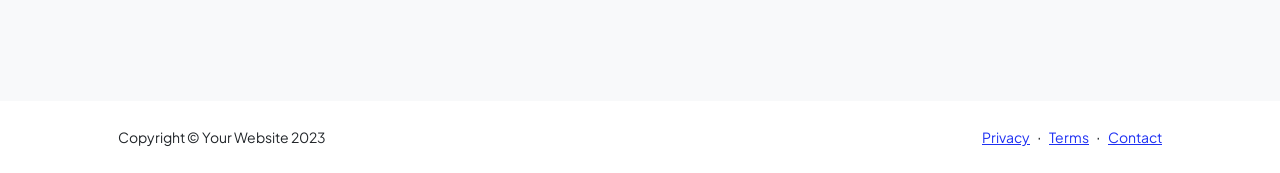
==== commit 8cca7cac: "cor2" ====
--- a/index.html
+++ b/index.html
@@ -183,9 +183,10 @@
                             <div class="text-center my-5">
                                 <h2 class="display-5 fw-bolder"><span class="text-gradient d-inline">Hello, I’m Ma. Niña Rica Grata</span></h2>
                                 <p class="lead fw-light mb-4">Senior Virtual Assistant | Executive, E-commerce, Business Operations & Client Support</p>
-                                <p class="text-muted">Welcome to my digital space! I am a multi-skilled and results-driven Senior Virtual Assistant with extensive experience streamlining operations, elevating customer experiences, and driving digital success for businesses worldwide.
+                                <p class="text-muted">Welcome to my digital space! I am a multi-skilled and results-driven Senior Virtual Assistant with extensive experience streamlining operations, elevating customer experiences, and driving digital success for businesses worldwide.</p>
+                                <br>
 
-                                                    With a diverse background spanning executive assistance, e-commerce management, wedding coordination, and customer support, I specialize in taking the operational weight off your shoulders so you can focus on scaling your business. Whether it's managing complex calendars and inboxes, optimizing e-commerce shops, coordinating seamless client onboarding, or handling dynamic customer inquiries, I bring precision, efficiency, and dedication to every task.</p>
+                                <p class="text-muted">With a diverse background spanning executive assistance, e-commerce management, wedding coordination, and customer support, I specialize in taking the operational weight off your shoulders so you can focus on scaling your business. Whether it's managing complex calendars and inboxes, optimizing e-commerce shops, coordinating seamless client onboarding, or handling dynamic customer inquiries, I bring precision, efficiency, and dedication to every task.</p>
                                 <div class="d-flex justify-content-center fs-2 gap-4">
                                     <a class="text-gradient" href="#!"><i class="bi bi-twitter"></i></a>
                                     <a class="text-gradient" href="#!"><i class="bi bi-linkedin"></i></a>
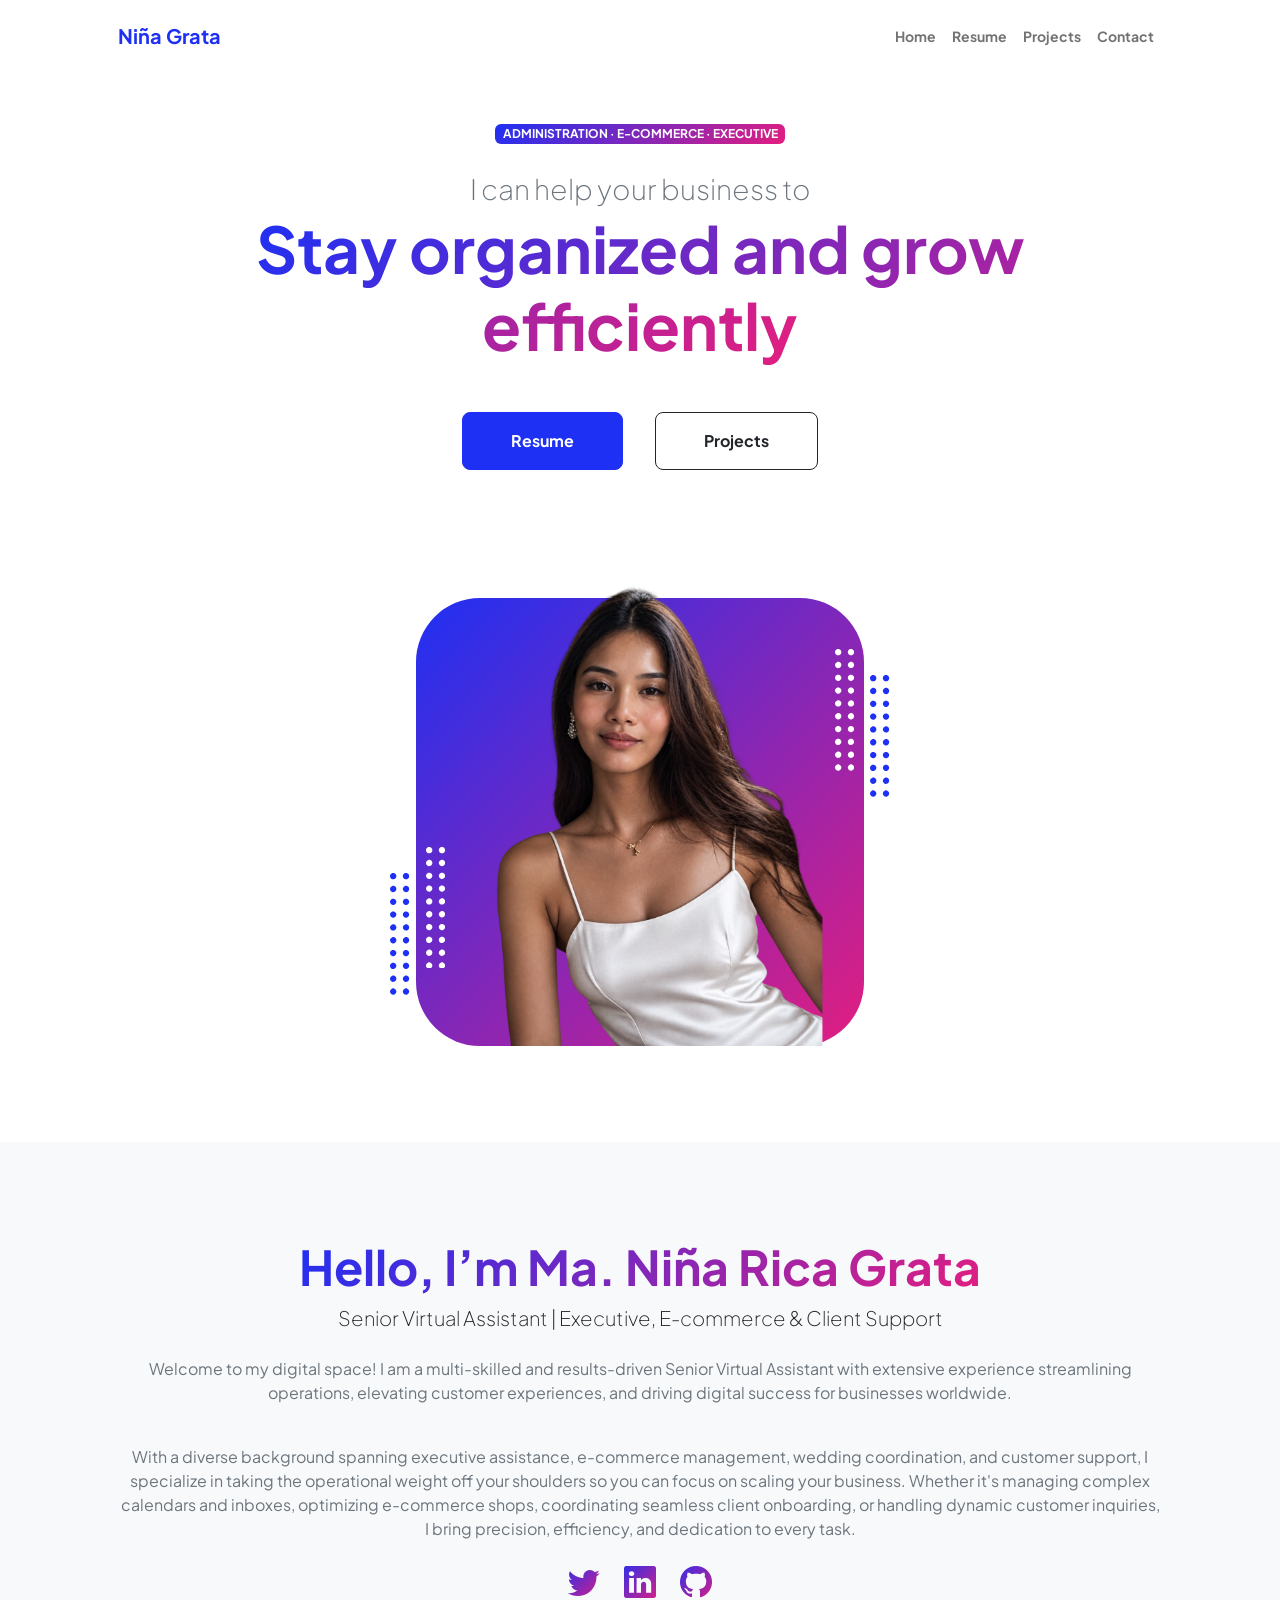
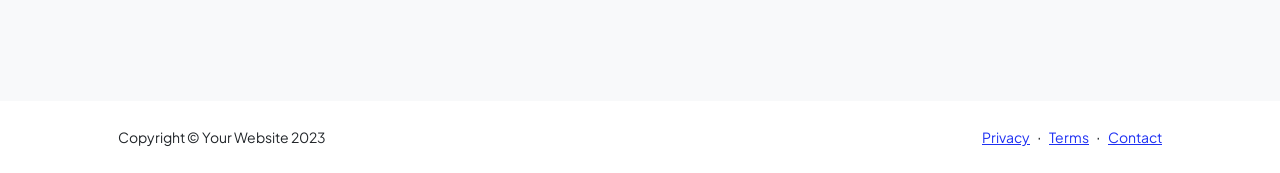
==== commit 9caf6364: "correct" ====
--- a/index.html
+++ b/index.html
@@ -182,10 +182,9 @@
                         <div class="col-xxl-8">
                             <div class="text-center my-5">
                                 <h2 class="display-5 fw-bolder"><span class="text-gradient d-inline">Hello, I’m Ma. Niña Rica Grata</span></h2>
-                                <p class="lead fw-light mb-4">Senior Virtual Assistant | Executive, E-commerce, Business Operations & Client Support</p>
+                                <p class="lead fw-light mb-4">Senior Virtual Assistant | Executive, E-commerce & Client Support</p>
                                 <p class="text-muted">Welcome to my digital space! I am a multi-skilled and results-driven Senior Virtual Assistant with extensive experience streamlining operations, elevating customer experiences, and driving digital success for businesses worldwide.</p>
                                 <br>
-
                                 <p class="text-muted">With a diverse background spanning executive assistance, e-commerce management, wedding coordination, and customer support, I specialize in taking the operational weight off your shoulders so you can focus on scaling your business. Whether it's managing complex calendars and inboxes, optimizing e-commerce shops, coordinating seamless client onboarding, or handling dynamic customer inquiries, I bring precision, efficiency, and dedication to every task.</p>
                                 <div class="d-flex justify-content-center fs-2 gap-4">
                                     <a class="text-gradient" href="#!"><i class="bi bi-twitter"></i></a>
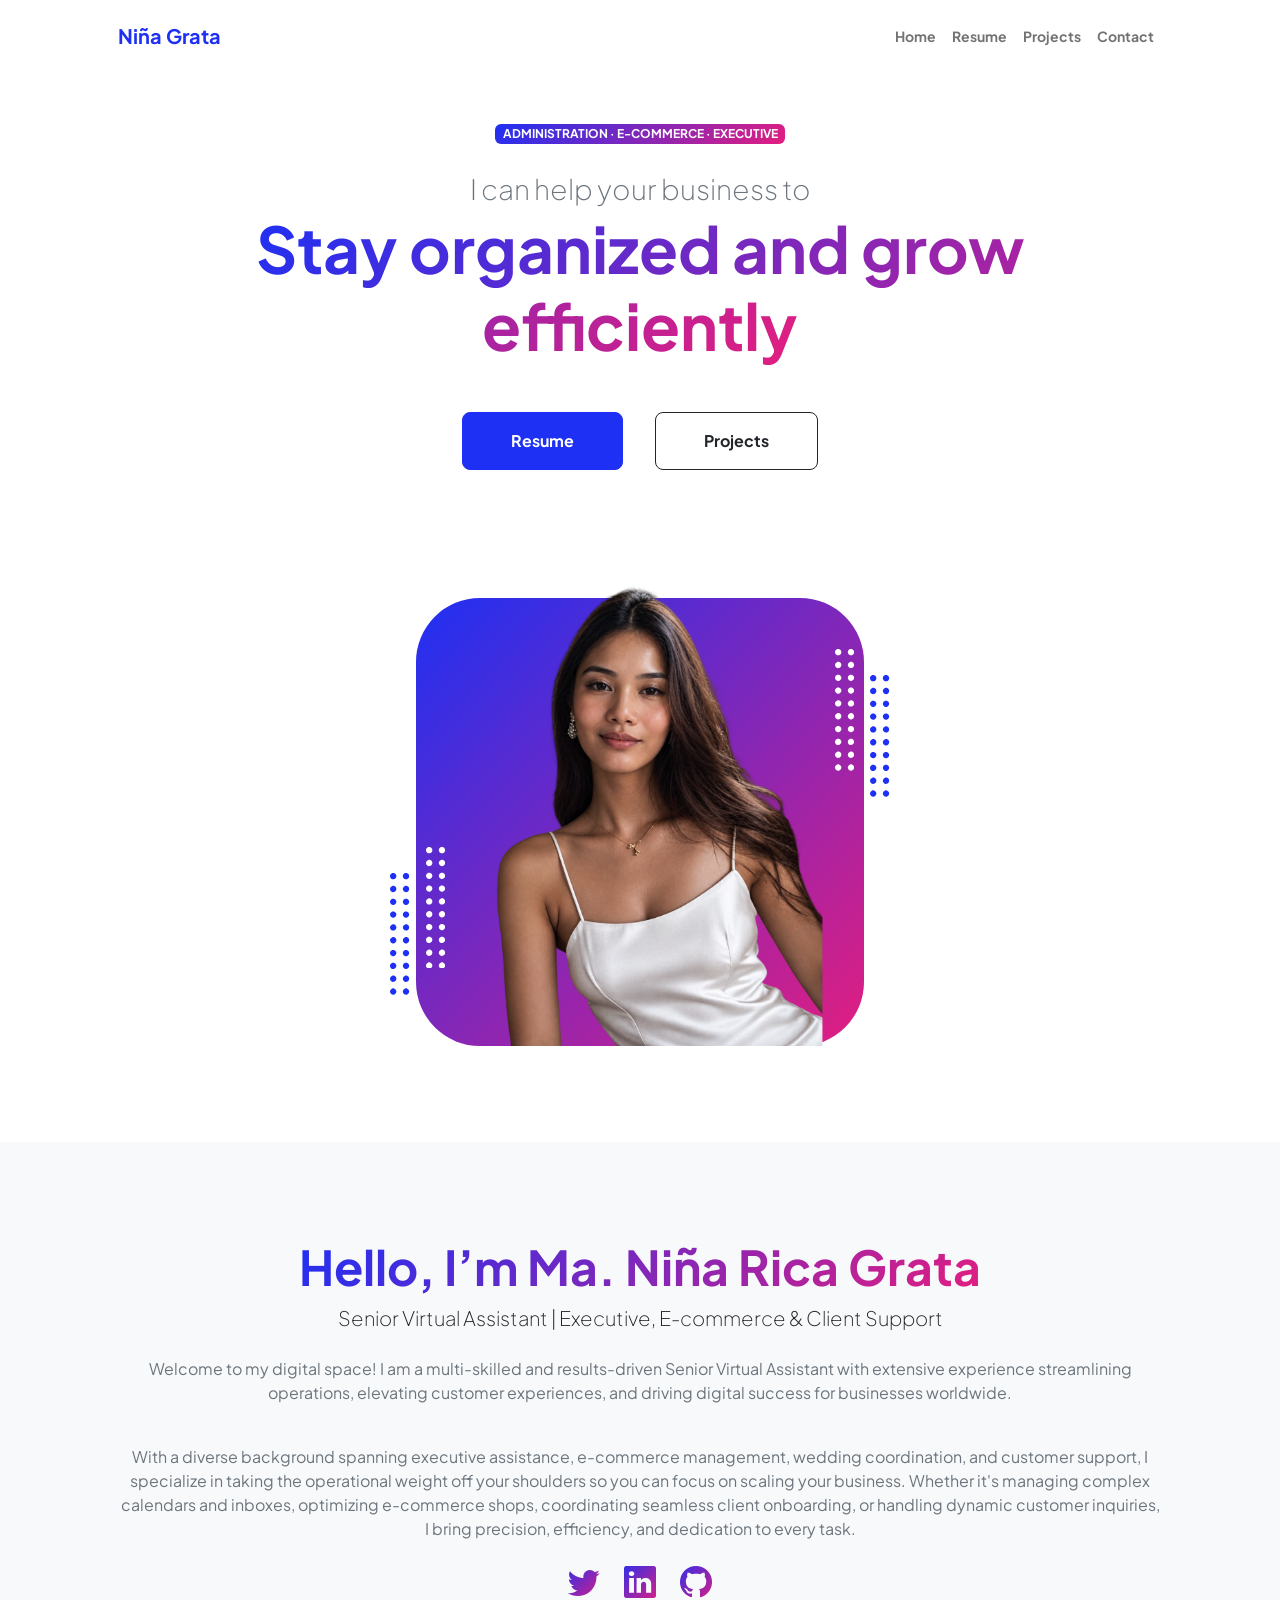
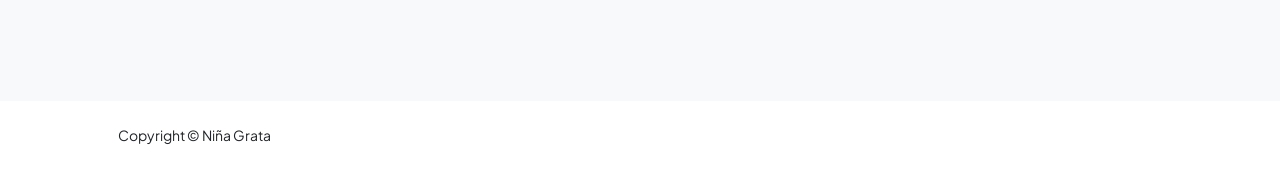
==== commit b45e25ae: "footer" ====
--- a/index.html
+++ b/index.html
@@ -201,14 +201,8 @@
         <footer class="bg-white py-4 mt-auto">
             <div class="container px-5">
                 <div class="row align-items-center justify-content-between flex-column flex-sm-row">
-                    <div class="col-auto"><div class="small m-0">Copyright &copy; Your Website 2023</div></div>
-                    <div class="col-auto">
-                        <a class="small" href="#!">Privacy</a>
-                        <span class="mx-1">&middot;</span>
-                        <a class="small" href="#!">Terms</a>
-                        <span class="mx-1">&middot;</span>
-                        <a class="small" href="#!">Contact</a>
-                    </div>
+                    <div class="col-auto"><div class="small m-0">Copyright &copy; Niña Grata</div></div>
+               
                 </div>
             </div>
         </footer>
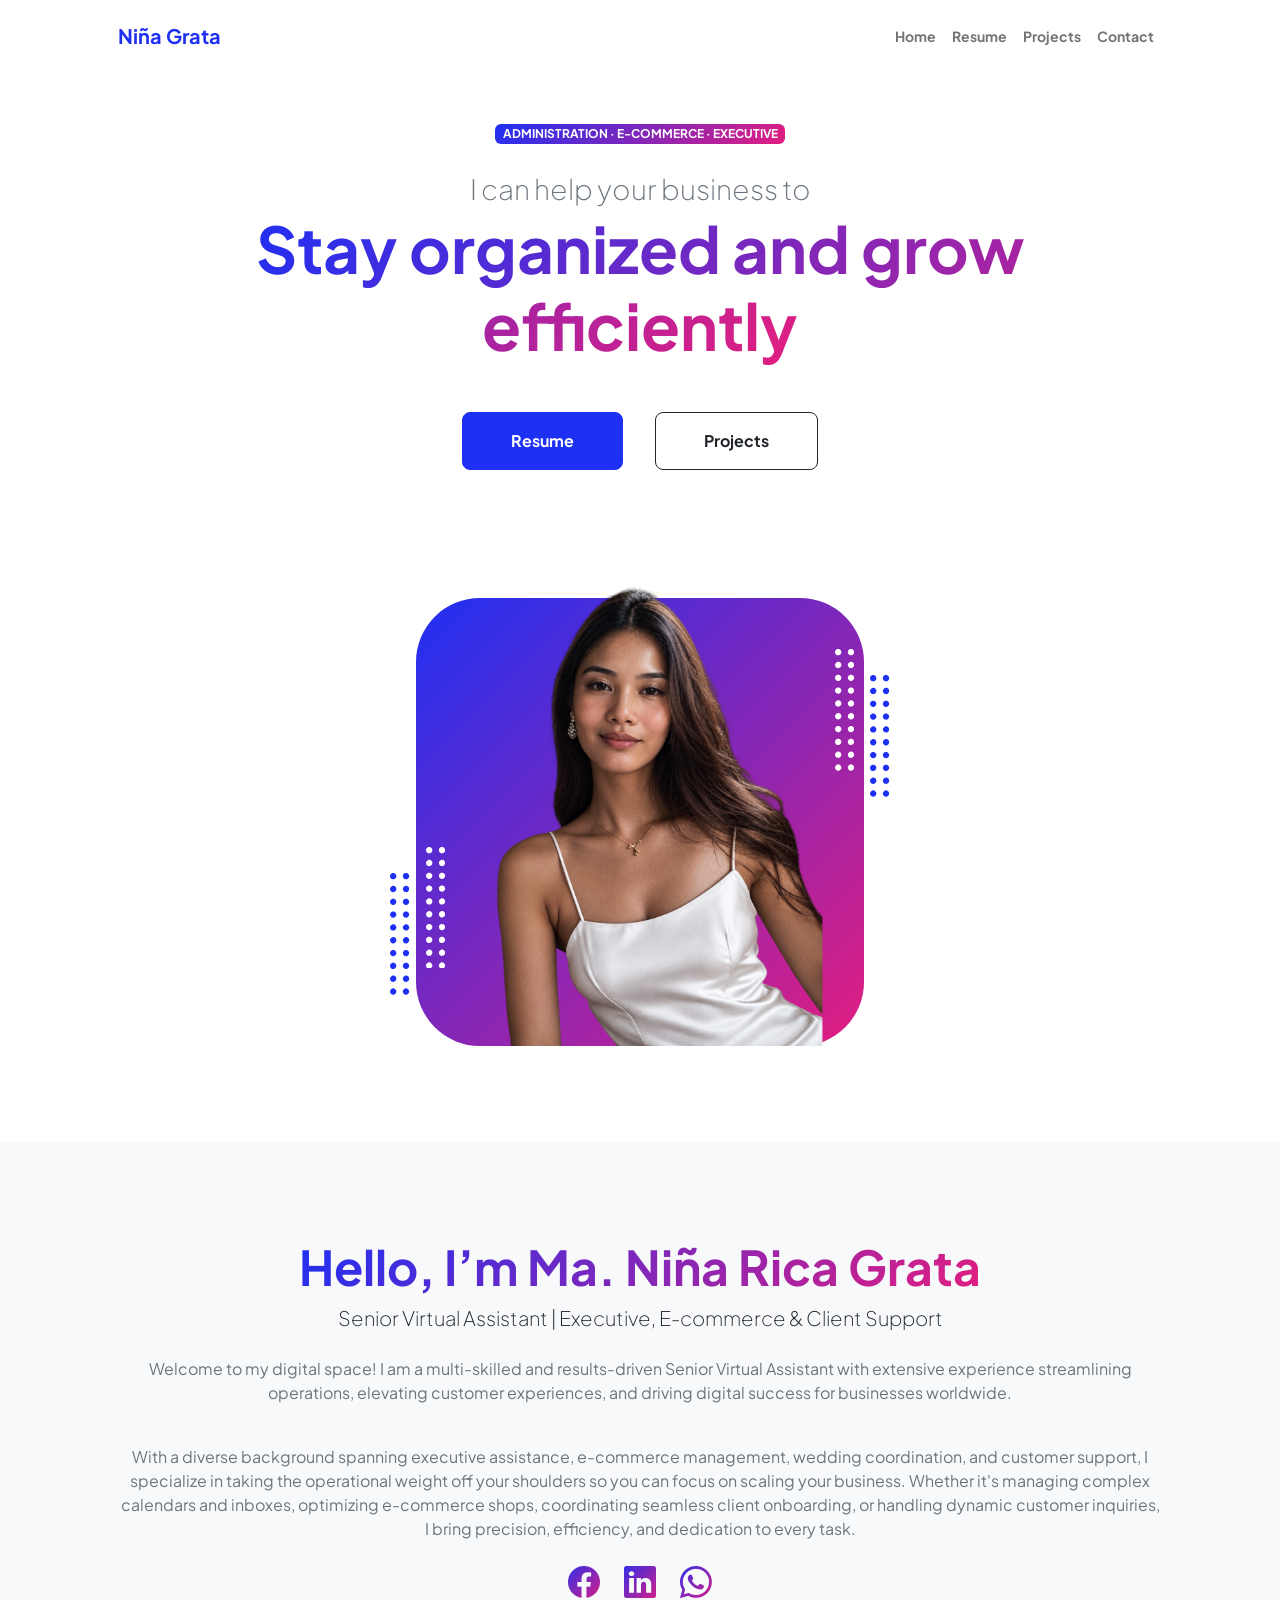
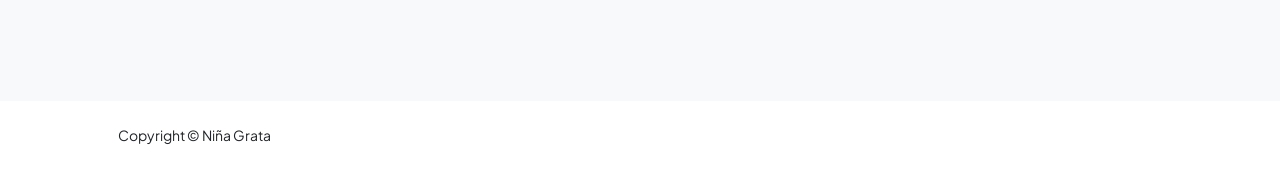
==== commit 30c15859: "socials" ====
--- a/index.html
+++ b/index.html
@@ -187,9 +187,9 @@
                                 <br>
                                 <p class="text-muted">With a diverse background spanning executive assistance, e-commerce management, wedding coordination, and customer support, I specialize in taking the operational weight off your shoulders so you can focus on scaling your business. Whether it's managing complex calendars and inboxes, optimizing e-commerce shops, coordinating seamless client onboarding, or handling dynamic customer inquiries, I bring precision, efficiency, and dedication to every task.</p>
                                 <div class="d-flex justify-content-center fs-2 gap-4">
-                                    <a class="text-gradient" href="#!"><i class="bi bi-twitter"></i></a>
-                                    <a class="text-gradient" href="#!"><i class="bi bi-linkedin"></i></a>
-                                    <a class="text-gradient" href="#!"><i class="bi bi-github"></i></a>
+                                    <a class="text-gradient" href="https://www.facebook.com/nenyaaang/"><i class="bi bi-facebook"></i></a>
+                                    <a class="text-gradient" href="https://linkedin.com/in/ninagrata"><i class="bi bi-linkedin"></i></a>
+                                    <a class="text-gradient" href="https://wa.me/+639953242529"><i class="bi bi-whatsapp"></i></a>
                                 </div>
                             </div>
                         </div>
